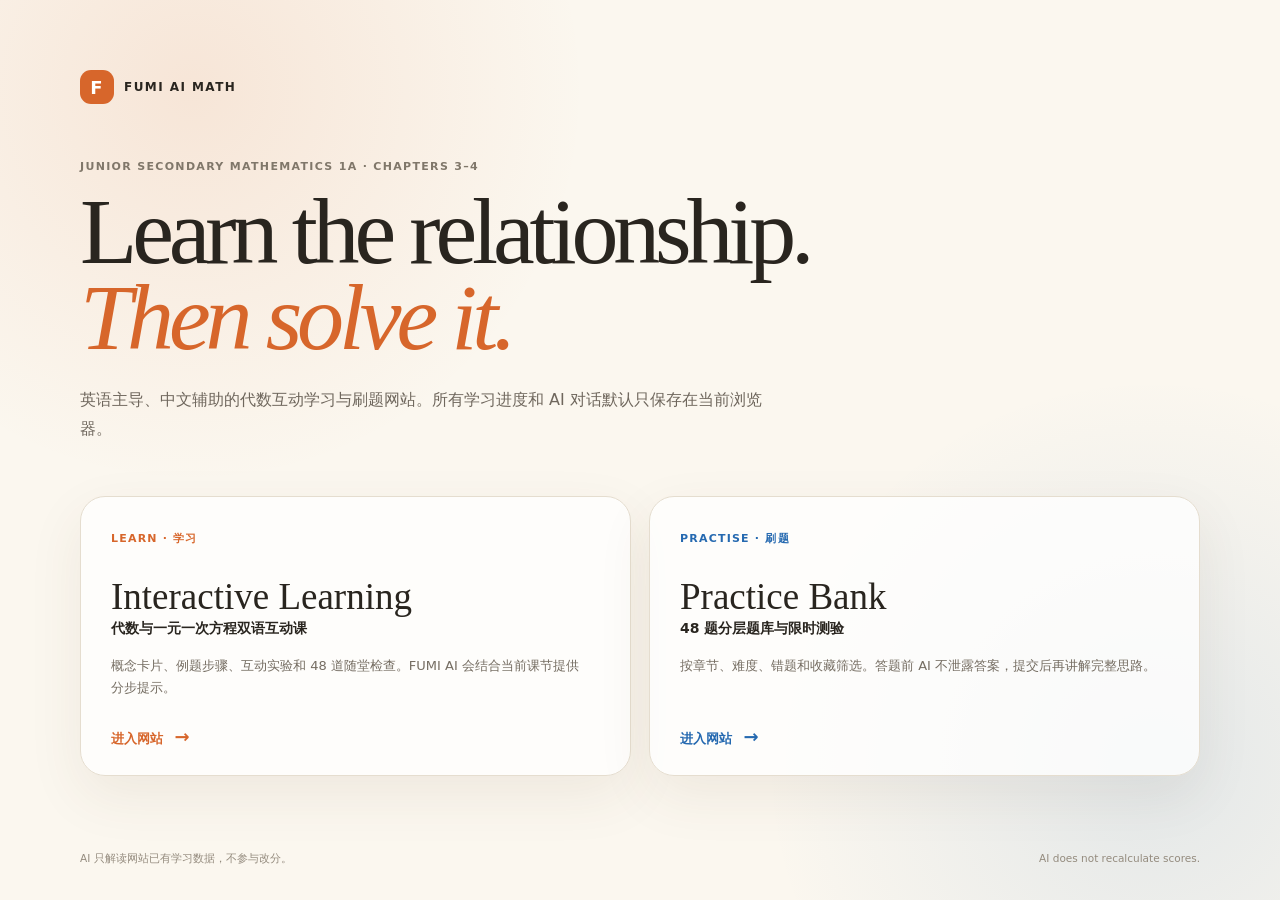
==== index.html @ 80052787 "feat: add FUMI AI algebra learning and practice site" ====
<!doctype html><html lang="zh-CN"><head><meta charset="utf-8"><meta name="viewport" content="width=device-width,initial-scale=1"><meta name="theme-color" content="#fbf7ef"><title>FUMI AI Algebra Learning</title><style>
:root{--ink:#29251f;--paper:#fbf7ef;--orange:#d7662b;--blue:#2569b0;--line:#e5ddcf}*{box-sizing:border-box}body{margin:0;min-height:100vh;background:var(--paper);color:var(--ink);font-family:Inter,"Noto Sans SC",system-ui,sans-serif;background-image:radial-gradient(circle at 15% 10%,rgba(215,102,43,.12),transparent 29%),radial-gradient(circle at 90% 85%,rgba(37,105,176,.11),transparent 28%)}main{width:min(1120px,calc(100% - 36px));min-height:100vh;margin:auto;padding:70px 0 34px;display:flex;flex-direction:column}.brand{display:flex;align-items:center;gap:10px;font-size:12px;font-weight:900;letter-spacing:.12em}.brand span{display:grid;place-items:center;width:34px;height:34px;border-radius:11px;background:var(--orange);color:#fff;font-size:18px}.kicker{margin:56px 0 15px;color:#80776a;font-size:11px;font-weight:900;letter-spacing:.12em}h1{font:400 clamp(48px,8vw,94px)/.92 Georgia,serif;letter-spacing:-.055em;margin:0}h1 em{color:var(--orange)}.lead{max-width:690px;margin:25px 0 0;color:#6f675d;font-size:16px;line-height:1.8}.grid{display:grid;grid-template-columns:1fr 1fr;gap:18px;margin-top:52px}.card{position:relative;min-height:280px;padding:30px;border:1px solid var(--line);border-radius:25px;background:rgba(255,255,255,.78);box-shadow:0 20px 55px rgba(83,59,34,.08);text-decoration:none;color:inherit;overflow:hidden;transition:.18s}.card:hover{transform:translateY(-4px);border-color:var(--card)}.learn{--card:var(--orange)}.practice{--card:var(--blue)}.eyebrow,.action{color:var(--card);font-size:11px;font-weight:900;letter-spacing:.11em}.card h2{margin:32px 0 5px;font:37px/1 Georgia,serif}.card h3{margin:0;font-size:14px}.card p{margin:17px 0 28px;max-width:480px;color:#756d62;line-height:1.7;font-size:13px}.action{position:absolute;left:30px;bottom:27px;letter-spacing:0;font-size:13px}.action b{margin-left:7px;font-size:18px}footer{display:flex;justify-content:space-between;gap:20px;margin-top:auto;padding-top:42px;color:#948b7e;font-size:10.5px}@media(max-width:720px){main{padding-top:38px}.kicker{margin-top:40px}.grid{grid-template-columns:1fr}.card{min-height:260px}footer{display:grid}h1{font-size:56px}}
</style></head><body><main><header><div class="brand"><span>F</span> FUMI AI MATH</div><p class="kicker">JUNIOR SECONDARY MATHEMATICS 1A · CHAPTERS 3–4</p><h1>Learn the relationship.<br><em>Then solve it.</em></h1><p class="lead">英语主导、中文辅助的代数互动学习与刷题网站。所有学习进度和 AI 对话默认只保存在当前浏览器。</p></header><section class="grid"><a class="card learn" href="Algebra_Linear_Equations_Interactive_Learning.html"><span class="eyebrow">LEARN · 学习</span><h2>Interactive Learning</h2><h3>代数与一元一次方程双语互动课</h3><p>概念卡片、例题步骤、互动实验和 48 道随堂检查。FUMI AI 会结合当前课节提供分步提示。</p><span class="action">进入网站 <b>→</b></span></a><a class="card practice" href="Algebra_Linear_Equations_Practice_Bank.html"><span class="eyebrow">PRACTISE · 刷题</span><h2>Practice Bank</h2><h3>48 题分层题库与限时测验</h3><p>按章节、难度、错题和收藏筛选。答题前 AI 不泄露答案，提交后再讲解完整思路。</p><span class="action">进入网站 <b>→</b></span></a></section><footer><span>AI 只解读网站已有学习数据，不参与改分。</span><span>AI does not recalculate scores.</span></footer></main></body></html>
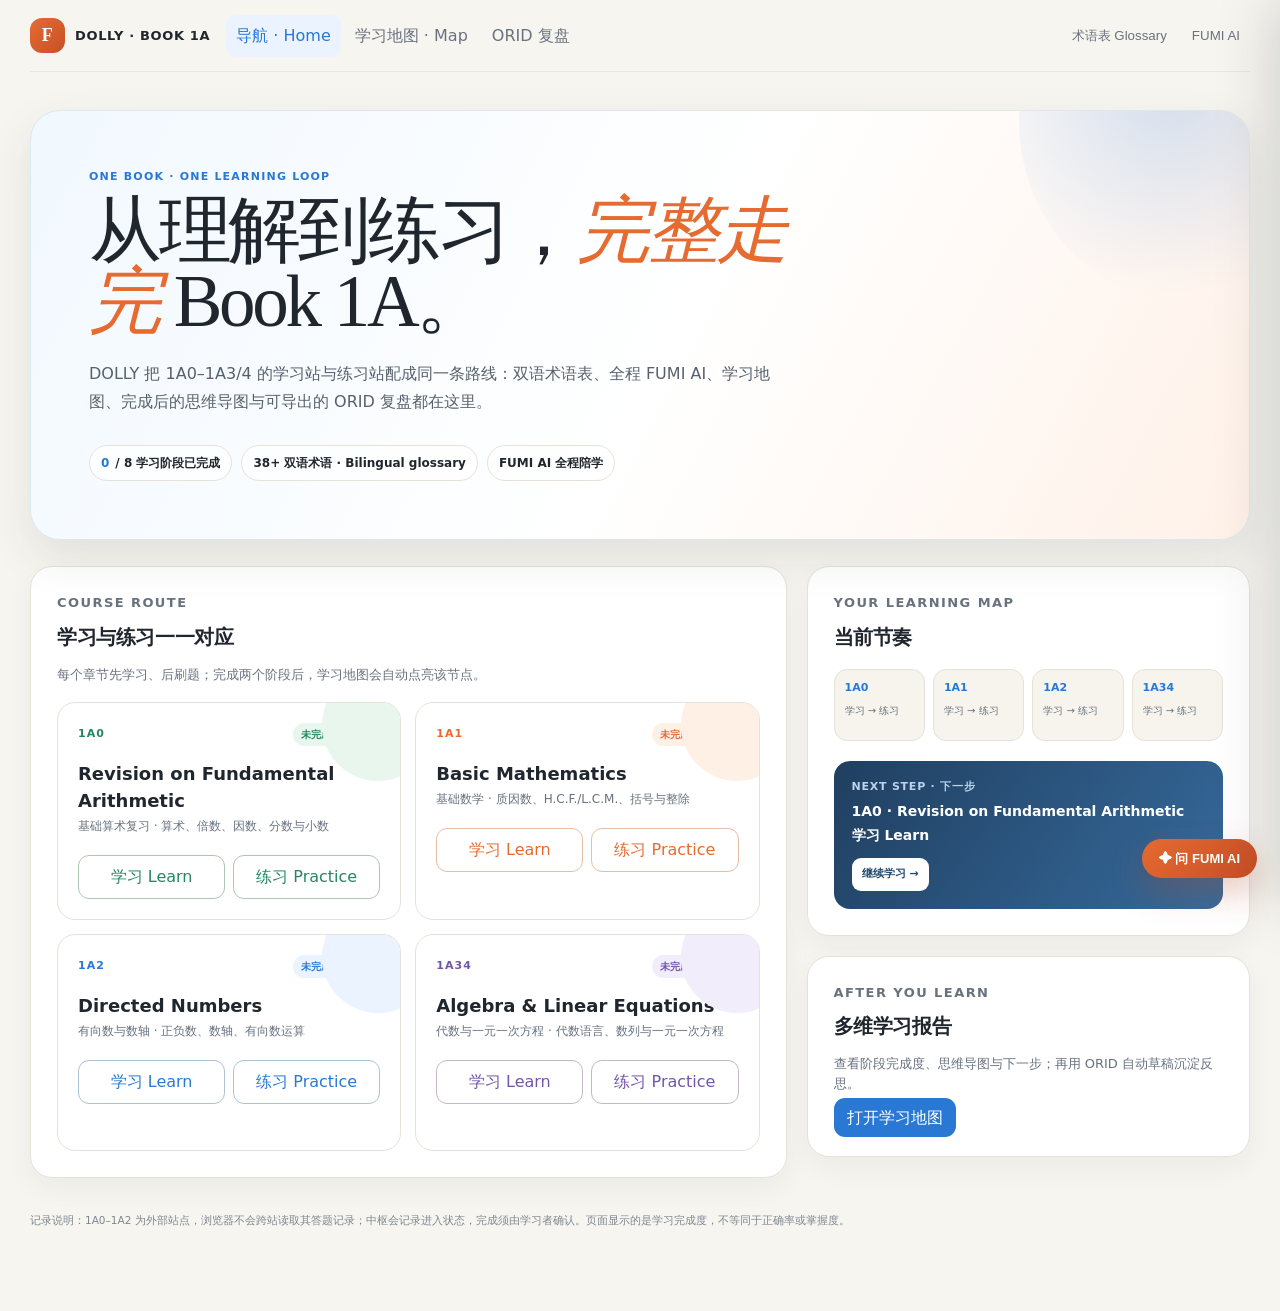
==== commit 57f5b8f6: "Add Book 1A learning hub and bilingual glossary" ====
--- a/index.html
+++ b/index.html
@@ -1,3 +1,45 @@
-<!doctype html><html lang="zh-CN"><head><meta charset="utf-8"><meta name="viewport" content="width=device-width,initial-scale=1"><meta name="theme-color" content="#fbf7ef"><title>FUMI AI Algebra Learning</title><style>
-:root{--ink:#29251f;--paper:#fbf7ef;--orange:#d7662b;--blue:#2569b0;--line:#e5ddcf}*{box-sizing:border-box}body{margin:0;min-height:100vh;background:var(--paper);color:var(--ink);font-family:Inter,"Noto Sans SC",system-ui,sans-serif;background-image:radial-gradient(circle at 15% 10%,rgba(215,102,43,.12),transparent 29%),radial-gradient(circle at 90% 85%,rgba(37,105,176,.11),transparent 28%)}main{width:min(1120px,calc(100% - 36px));min-height:100vh;margin:auto;padding:70px 0 34px;display:flex;flex-direction:column}.brand{display:flex;align-items:center;gap:10px;font-size:12px;font-weight:900;letter-spacing:.12em}.brand span{display:grid;place-items:center;width:34px;height:34px;border-radius:11px;background:var(--orange);color:#fff;font-size:18px}.kicker{margin:56px 0 15px;color:#80776a;font-size:11px;font-weight:900;letter-spacing:.12em}h1{font:400 clamp(48px,8vw,94px)/.92 Georgia,serif;letter-spacing:-.055em;margin:0}h1 em{color:var(--orange)}.lead{max-width:690px;margin:25px 0 0;color:#6f675d;font-size:16px;line-height:1.8}.grid{display:grid;grid-template-columns:1fr 1fr;gap:18px;margin-top:52px}.card{position:relative;min-height:280px;padding:30px;border:1px solid var(--line);border-radius:25px;background:rgba(255,255,255,.78);box-shadow:0 20px 55px rgba(83,59,34,.08);text-decoration:none;color:inherit;overflow:hidden;transition:.18s}.card:hover{transform:translateY(-4px);border-color:var(--card)}.learn{--card:var(--orange)}.practice{--card:var(--blue)}.eyebrow,.action{color:var(--card);font-size:11px;font-weight:900;letter-spacing:.11em}.card h2{margin:32px 0 5px;font:37px/1 Georgia,serif}.card h3{margin:0;font-size:14px}.card p{margin:17px 0 28px;max-width:480px;color:#756d62;line-height:1.7;font-size:13px}.action{position:absolute;left:30px;bottom:27px;letter-spacing:0;font-size:13px}.action b{margin-left:7px;font-size:18px}footer{display:flex;justify-content:space-between;gap:20px;margin-top:auto;padding-top:42px;color:#948b7e;font-size:10.5px}@media(max-width:720px){main{padding-top:38px}.kicker{margin-top:40px}.grid{grid-template-columns:1fr}.card{min-height:260px}footer{display:grid}h1{font-size:56px}}
-</style></head><body><main><header><div class="brand"><span>F</span> FUMI AI MATH</div><p class="kicker">JUNIOR SECONDARY MATHEMATICS 1A · CHAPTERS 3–4</p><h1>Learn the relationship.<br><em>Then solve it.</em></h1><p class="lead">英语主导、中文辅助的代数互动学习与刷题网站。所有学习进度和 AI 对话默认只保存在当前浏览器。</p></header><section class="grid"><a class="card learn" href="Algebra_Linear_Equations_Interactive_Learning.html"><span class="eyebrow">LEARN · 学习</span><h2>Interactive Learning</h2><h3>代数与一元一次方程双语互动课</h3><p>概念卡片、例题步骤、互动实验和 48 道随堂检查。FUMI AI 会结合当前课节提供分步提示。</p><span class="action">进入网站 <b>→</b></span></a><a class="card practice" href="Algebra_Linear_Equations_Practice_Bank.html"><span class="eyebrow">PRACTISE · 刷题</span><h2>Practice Bank</h2><h3>48 题分层题库与限时测验</h3><p>按章节、难度、错题和收藏筛选。答题前 AI 不泄露答案，提交后再讲解完整思路。</p><span class="action">进入网站 <b>→</b></span></a></section><footer><span>AI 只解读网站已有学习数据，不参与改分。</span><span>AI does not recalculate scores.</span></footer></main></body></html>
+<!doctype html>
+<html lang="zh-CN">
+<head>
+  <meta charset="utf-8">
+  <meta name="viewport" content="width=device-width,initial-scale=1">
+  <title>DOLLY · Book 1A Learning Hub</title>
+  <link rel="stylesheet" href="assets/hub.css">
+</head>
+<body>
+  <div data-hub-header></div>
+  <main class="hub-shell hub-main">
+    <section class="hub-hero">
+      <p class="eyebrow">ONE BOOK · ONE LEARNING LOOP</p>
+      <h1>从理解到练习，<em>完整走完</em> Book 1A。</h1>
+      <p class="hub-lead">DOLLY 把 1A0–1A3/4 的学习站与练习站配成同一条路线：双语术语表、全程 FUMI AI、学习地图、完成后的思维导图与可导出的 ORID 复盘都在这里。</p>
+      <div class="hero-pills"><span class="pill"><b id="hero-done">0</b> / 8 学习阶段已完成</span><span class="pill">38+ 双语术语 · Bilingual glossary</span><span class="pill">FUMI AI 全程陪学</span></div>
+    </section>
+    <section class="dashboard-grid">
+      <article class="section-card pad">
+        <p class="eyebrow">COURSE ROUTE</p><h2>学习与练习一一对应</h2><p>每个章节先学习、后刷题；完成两个阶段后，学习地图会自动点亮该节点。</p>
+        <div class="course-grid" id="course-grid"></div>
+      </article>
+      <aside>
+        <article class="section-card pad"><p class="eyebrow">YOUR LEARNING MAP</p><h2>当前节奏</h2><div class="map-mini" id="map-mini"></div><div class="next-card" id="next-card"></div></article>
+        <article class="section-card pad" style="margin-top:20px"><p class="eyebrow">AFTER YOU LEARN</p><h2>多维学习报告</h2><p>查看阶段完成度、思维导图与下一步；再用 ORID 自动草稿沉淀反思。</p><a class="button" href="report.html">打开学习地图</a></article>
+      </aside>
+    </section>
+    <p class="footer-note">记录说明：1A0–1A2 为外部站点，浏览器不会跨站读取其答题记录；中枢会记录进入状态，完成须由学习者确认。页面显示的是学习完成度，不等同于正确率或掌握度。</p>
+  </main>
+  <script src="assets/hub.js"></script>
+  <script>
+  addEventListener('DOMContentLoaded',()=>{
+    DollyHub.mountCommon('home');
+    const p=DollyHub.progress(); document.querySelector('#hero-done').textContent=p.done;
+    const label=s=>s.status==='done'?'已完成':'未完成';
+    document.querySelector('#course-grid').innerHTML=Object.values(DollyHub.UNITS).map(u=>{
+      const learning=DollyHub.stage(u.id,'learning'),practice=DollyHub.stage(u.id,'practice');
+      return `<article class="course-card" data-unit="${u.id}"><div class="course-top"><span class="unit-code">${u.id}</span><span class="unit-state">${label(learning)} · ${label(practice)}</span></div><h3>${u.en}</h3><p class="zh">${u.zh} · ${u.short}</p><div class="course-actions"><a class="launch-btn" href="${DollyHub.target(u.id,'learning')}">学习 Learn</a><a class="launch-btn" href="${DollyHub.target(u.id,'practice')}">练习 Practice</a></div></article>`;
+    }).join('');
+    document.querySelector('#map-mini').innerHTML=Object.values(DollyHub.UNITS).map(u=>{const done=DollyHub.stageDone(u.id,'learning')&&DollyHub.stageDone(u.id,'practice');return `<div class="${done?'done':''}"><b>${u.id}</b><span>${done?'✓ 学习闭环':'学习 → 练习'}</span></div>`}).join('');
+    const next=DollyHub.nextStage(); document.querySelector('#next-card').innerHTML=next?`<p>NEXT STEP · 下一步</p><b>${DollyHub.unitName(next.unit)}<br>${next.kind==='learning'?'学习 Learn':'练习 Practice'}</b><br><a href="${DollyHub.target(next.unit,next.kind)}">继续学习 →</a>`:`<p>ALL DONE · 已完成</p><b>8 个阶段都已标记完成。现在生成你的学习报告。</b><br><a href="report.html">查看报告 →</a>`;
+  });
+  </script>
+</body>
+</html>
--- a/assets/hub.css
+++ b/assets/hub.css
@@ -0,0 +1 @@
+:root{--ink:#20262e;--muted:#68727f;--paper:#f7f5ef;--card:#fff;--line:#e6e2d8;--navy:#1f4668;--blue:#2878d4;--blue-soft:#eaf3ff;--orange:#e56b31;--orange-soft:#fff0e6;--green:#25875e;--green-soft:#e8f6ee;--purple:#7155a8;--purple-soft:#f1edfb;--shadow:0 18px 45px rgba(28,45,62,.1);--radius:22px}*{box-sizing:border-box}html{scroll-behavior:smooth}body.hub-body{margin:0;background:var(--paper);color:var(--ink);font-family:Inter,"Noto Sans SC","PingFang SC",system-ui,sans-serif;line-height:1.5}.hub-shell{width:min(1220px,calc(100% - 32px));margin:auto}.hub-top{position:sticky;top:0;z-index:50;display:flex;align-items:center;gap:16px;min-height:72px;background:color-mix(in srgb,var(--paper) 90%,transparent);backdrop-filter:blur(14px);border-bottom:1px solid rgba(230,226,216,.75)}.hub-brand{display:flex;align-items:center;gap:10px;color:var(--ink);text-decoration:none;font-weight:900;font-size:13px;letter-spacing:.05em;white-space:nowrap}.hub-brand i{display:grid;place-items:center;width:35px;height:35px;border-radius:12px;background:linear-gradient(135deg,var(--orange),#c85028);color:#fff;font:800 18px Georgia,serif}.hub-nav{display:flex;gap:4px;flex:1}.hub-nav a,.hub-action{border:0;background:transparent;color:var(--muted);padding:9px 10px;border-radius:10px;font:750 12px/1 inherit;text-decoration:none;cursor:pointer;white-space:nowrap}.hub-nav a:hover,.hub-nav a.active,.hub-action:hover{background:var(--blue-soft);color:var(--blue)}.hub-top-actions{display:flex;align-items:center;gap:5px}.hub-main{padding:38px 0 72px}.eyebrow{margin:0 0 9px;color:var(--blue);font-size:11px;font-weight:900;letter-spacing:.11em}.hub-hero{position:relative;overflow:hidden;padding:58px;border:1px solid #dce7ee;border-radius:30px;background:linear-gradient(118deg,#f1f8ff,#fff 53%,#fff1e8);box-shadow:var(--shadow)}.hub-hero:after{content:"";position:absolute;width:380px;height:380px;right:-150px;top:-180px;border-radius:50%;background:radial-gradient(circle at 40% 40%,rgba(40,120,212,.2),transparent 66%)}.hub-hero h1{position:relative;max-width:750px;margin:0;font:500 clamp(40px,6vw,73px)/.98 Georgia,"Noto Serif SC",serif;letter-spacing:-.045em}.hub-hero h1 em{color:var(--orange);font-style:italic}.hub-lead{position:relative;max-width:710px;margin:22px 0 0;color:#56616d;font-size:16px;line-height:1.8}.hero-pills{position:relative;display:flex;flex-wrap:wrap;gap:9px;margin-top:28px}.pill{display:inline-flex;align-items:center;gap:6px;padding:8px 11px;border:1px solid var(--line);border-radius:999px;background:rgba(255,255,255,.72);font-size:12px;font-weight:750}.pill b{color:var(--blue)}.dashboard-grid{display:grid;grid-template-columns:1.45fr .85fr;gap:20px;margin-top:26px}.section-card{border:1px solid var(--line);border-radius:var(--radius);background:var(--card);box-shadow:0 10px 28px rgba(39,46,55,.05)}.section-card.pad{padding:26px}.section-card h2{margin:0;font-size:20px;letter-spacing:-.02em}.section-card p{color:var(--muted);font-size:13px}.course-grid{display:grid;grid-template-columns:repeat(2,minmax(0,1fr));gap:14px;margin-top:18px}.course-card{position:relative;overflow:hidden;min-height:217px;padding:20px;border:1px solid var(--line);border-radius:18px;background:#fff}.course-card:after{content:"";position:absolute;right:-34px;top:-34px;width:112px;height:112px;border-radius:50%;background:var(--tone-soft)}.course-card[data-unit="1A0"]{--tone:#25875e;--tone-soft:#e8f6ee}.course-card[data-unit="1A1"]{--tone:#e56b31;--tone-soft:#fff0e6}.course-card[data-unit="1A2"]{--tone:#2878d4;--tone-soft:#eaf3ff}.course-card[data-unit="1A34"]{--tone:#7155a8;--tone-soft:#f1edfb}.course-top{position:relative;display:flex;align-items:center;justify-content:space-between;gap:8px}.unit-code{color:var(--tone);font-size:11px;font-weight:900;letter-spacing:.1em}.unit-state{padding:4px 8px;border-radius:999px;background:var(--tone-soft);color:var(--tone);font-size:10px;font-weight:850}.course-card h3{position:relative;margin:14px 0 3px;font-size:18px}.course-card .zh{position:relative;margin:0;color:var(--muted);font-size:12px}.course-actions{position:relative;display:grid;grid-template-columns:1fr 1fr;gap:8px;margin-top:20px}.launch-btn{border:1px solid color-mix(in srgb,var(--tone) 30%,var(--line));border-radius:11px;background:#fff;color:var(--tone);padding:9px;font:850 11px/1 inherit;text-align:center;text-decoration:none}.launch-btn:hover{background:var(--tone);color:#fff}.stage-list{display:grid;gap:12px;margin-top:17px}.stage-row{display:grid;grid-template-columns:34px 1fr auto;gap:11px;align-items:center;padding:10px 0;border-bottom:1px solid var(--line)}.stage-row:last-child{border-bottom:0}.stage-dot{display:grid;place-items:center;width:31px;height:31px;border-radius:10px;background:#f1efe8;color:#83909d;font-size:12px;font-weight:850}.stage-dot.done{background:var(--green-soft);color:var(--green)}.stage-row b{font-size:13px}.stage-row span{display:block;color:var(--muted);font-size:11px}.stage-state{font-size:10px;font-weight:800;color:var(--muted)}.stage-state.done{color:var(--green)}.next-card{margin-top:20px;padding:18px;border-radius:16px;background:linear-gradient(125deg,#203f60,#366a9c);color:#fff}.next-card p{margin:0 0 4px;color:#bcd4eb;font-size:11px;font-weight:800;letter-spacing:.07em}.next-card b{font-size:14px}.next-card a{display:inline-block;margin-top:11px;border-radius:9px;background:#fff;color:#234b70;padding:8px 10px;font-size:11px;font-weight:900;text-decoration:none}.map-mini{display:grid;grid-template-columns:repeat(4,1fr);gap:8px;margin-top:17px}.map-mini div{min-height:72px;padding:10px;border-radius:13px;background:#f6f4ed;border:1px solid var(--line)}.map-mini b{display:block;color:var(--blue);font-size:11px}.map-mini span{display:block;margin-top:7px;color:var(--muted);font-size:10px}.map-mini .done{background:var(--green-soft);border-color:#c6ead6}.footer-note{padding:24px 0 0;color:#7d8791;font-size:10.5px}.workspace-head{display:flex;align-items:flex-end;justify-content:space-between;gap:20px;margin-bottom:18px}.workspace-head h1{margin:0;font:500 clamp(30px,4vw,48px)/1.06 Georgia,"Noto Serif SC",serif}.workspace-head p{margin:8px 0 0;color:var(--muted);font-size:13px}.workspace-actions{display:flex;gap:8px;flex-wrap:wrap}.button{border:0;border-radius:11px;padding:10px 13px;background:var(--blue);color:#fff;font:850 12px/1 inherit;text-decoration:none;cursor:pointer}.button.secondary{border:1px solid var(--line);background:#fff;color:var(--ink)}.button.orange{background:var(--orange)}.study-layout{display:grid;grid-template-columns:minmax(0,1fr) 275px;gap:18px}.embed-card{min-height:calc(100vh - 180px);overflow:hidden;border:1px solid var(--line);border-radius:20px;background:#fff;box-shadow:var(--shadow)}.embed-card iframe{display:block;width:100%;height:calc(100vh - 180px);min-height:720px;border:0}.study-side{display:grid;align-content:start;gap:13px}.study-side .section-card{padding:17px}.study-side h2{font-size:16px}.notice{border-left:3px solid var(--orange);padding:10px 11px;background:var(--orange-soft);border-radius:0 10px 10px 0;color:#8b4b2c;font-size:11px;line-height:1.55}.status-button{width:100%;margin-top:10px;background:var(--green)}.status-button.done{background:#e8f6ee;color:var(--green);border:1px solid #c6ead6}.map-layout{display:grid;grid-template-columns:1.2fr .8fr;gap:20px}.mindmap{position:relative;min-height:465px;overflow:hidden;border:1px solid var(--line);border-radius:23px;background:radial-gradient(circle at 50% 48%,#fff,#f3f8fb)}.mindmap svg{position:absolute;inset:0;width:100%;height:100%;pointer-events:none}.mind-node{position:absolute;width:130px;padding:11px;border:1px solid var(--line);border-radius:15px;background:#fff;box-shadow:0 8px 20px rgba(31,70,104,.08);text-align:center}.mind-node b{display:block;font-size:13px}.mind-node span{display:block;margin-top:3px;color:var(--muted);font-size:10px}.mind-node.done{border-color:#b8e3cc;background:var(--green-soft)}.mind-center{left:50%;top:50%;transform:translate(-50%,-50%);width:174px;padding:18px;border-radius:20px;background:var(--navy);color:#fff;text-align:center;box-shadow:0 15px 32px rgba(31,70,104,.24)}.mind-center b{display:block;font-size:15px}.mind-center span{display:block;margin-top:4px;color:#bcd4eb;font-size:10px}.m0{left:7%;top:14%}.m1{right:7%;top:14%}.m2{left:7%;bottom:14%}.m34{right:7%;bottom:14%}.metric-grid{display:grid;grid-template-columns:repeat(2,1fr);gap:11px}.metric{padding:16px;border:1px solid var(--line);border-radius:15px;background:#fff}.metric b{display:block;color:var(--blue);font-size:27px;line-height:1}.metric span{display:block;margin-top:7px;color:var(--muted);font-size:11px}.report-note{margin-top:15px;padding:13px;border-radius:13px;background:var(--blue-soft);color:#315d88;font-size:12px;line-height:1.65}.report-note b{color:#1f4668}.ai-report{margin-top:14px;padding:14px;border-radius:15px;background:#f7f4ff;border:1px solid #e0d8f5;color:#55487b;font-size:12px;line-height:1.65}.orid-grid{display:grid;grid-template-columns:repeat(2,minmax(0,1fr));gap:15px}.orid-card{padding:19px;border:1px solid var(--line);border-radius:18px;background:#fff}.orid-card.o{border-top:4px solid var(--blue)}.orid-card.r{border-top:4px solid var(--orange)}.orid-card.i{border-top:4px solid var(--purple)}.orid-card.d{border-top:4px solid var(--green)}.orid-card h2{margin:0;font-size:17px}.orid-card h2 small{color:var(--muted);font-size:10px;letter-spacing:.05em}.orid-card p{margin:7px 0 12px;color:var(--muted);font-size:11px}.orid-card textarea{width:100%;min-height:158px;resize:vertical;border:1px solid var(--line);border-radius:11px;background:#fbfaf6;color:var(--ink);padding:11px;font:13px/1.65 Inter,"Noto Sans SC",sans-serif}.orid-card textarea:focus{outline:2px solid #bedcff;border-color:var(--blue)}.orid-tips{margin-top:18px;padding:16px;border-radius:15px;background:var(--green-soft);color:#2f6e50;font-size:12px}.glossary-drawer{position:fixed;inset:0 0 0 auto;z-index:90;width:min(430px,100%);padding:18px;overflow:auto;background:#fff;box-shadow:-24px 0 60px rgba(22,35,49,.2);transform:translateX(105%);transition:transform .22s ease}.glossary-drawer.open{transform:none}.glossary-backdrop{position:fixed;inset:0;z-index:89;background:rgba(20,31,42,.36);opacity:0;visibility:hidden;transition:.18s}.glossary-backdrop.open{opacity:1;visibility:visible}.drawer-head{display:flex;align-items:center;justify-content:space-between;gap:12px}.drawer-head h2{margin:0;font-size:20px}.close-btn{border:0;border-radius:10px;background:#f3f1eb;width:34px;height:34px;font-size:17px;cursor:pointer}.glossary-search{width:100%;margin:17px 0 10px;border:1px solid var(--line);border-radius:11px;padding:10px 11px;font:13px inherit}.glossary-filter{display:flex;flex-wrap:wrap;gap:6px;margin-bottom:15px}.filter-btn{border:1px solid var(--line);border-radius:999px;background:#fff;padding:6px 9px;font:750 10px inherit;cursor:pointer}.filter-btn.active{border-color:var(--blue);background:var(--blue-soft);color:var(--blue)}.term-list{display:grid;gap:9px}.term{padding:13px;border:1px solid var(--line);border-radius:13px}.term h3{margin:0;font-size:14px}.term h3 span{color:var(--blue)}.term p{margin:5px 0 0;color:var(--muted);font-size:11.5px}.term small{display:block;margin-top:5px;color:#8e98a2;font-size:10.5px}.fumi-fab{position:fixed;right:23px;bottom:22px;z-index:80;border:0;border-radius:999px;padding:13px 17px;background:linear-gradient(135deg,var(--orange),#c64e26);color:#fff;font:850 13px/1 Inter,"Noto Sans SC",sans-serif;box-shadow:0 14px 32px rgba(182,71,31,.29);cursor:pointer}.fumi-panel{position:fixed;right:22px;bottom:79px;z-index:81;width:min(400px,calc(100% - 28px));height:min(610px,calc(100vh - 112px));display:flex;flex-direction:column;overflow:hidden;border:1px solid #d7e0e8;border-radius:20px;background:#fff;box-shadow:0 22px 60px rgba(26,44,62,.24);opacity:0;pointer-events:none;transform:translateY(12px);transition:.2s}.fumi-panel.open{opacity:1;pointer-events:auto;transform:none}.fumi-head{display:flex;align-items:center;gap:10px;padding:14px;border-bottom:1px solid var(--line);background:#f6fbff}.fumi-mark{display:grid;place-items:center;width:34px;height:34px;border-radius:11px;background:var(--orange);color:#fff;font:800 17px Georgia,serif}.fumi-head b{display:block;font-size:13px}.fumi-head span{display:block;margin-top:2px;color:var(--muted);font-size:10px}.fumi-head .close-btn{margin-left:auto}.fumi-context{padding:10px 14px;border-bottom:1px solid var(--line);background:#fff8f2;color:#805033;font-size:11px;line-height:1.5}.fumi-messages{flex:1;overflow:auto;padding:13px;display:flex;flex-direction:column;gap:9px}.fumi-msg{max-width:87%;padding:9px 10px;border-radius:12px;background:#f2f5f7;font-size:12px;white-space:pre-wrap}.fumi-msg.user{align-self:flex-end;background:var(--blue);color:#fff}.fumi-msg.system{max-width:100%;background:var(--green-soft);color:#266447}.fumi-quick{display:flex;gap:6px;overflow:auto;padding:0 12px 10px}.fumi-quick button{flex:none;border:1px solid var(--line);border-radius:999px;background:#fff;padding:6px 8px;color:var(--muted);font:750 10px inherit;cursor:pointer}.fumi-compose{display:grid;grid-template-columns:1fr auto;gap:7px;padding:11px;border-top:1px solid var(--line)}.fumi-compose textarea{min-height:42px;max-height:100px;resize:none;border:1px solid var(--line);border-radius:10px;padding:9px;font:12px inherit}.fumi-compose button{border:0;border-radius:10px;background:var(--blue);color:#fff;padding:10px;font:800 12px inherit;cursor:pointer}.fumi-compose button:disabled{opacity:.6}.fumi-settings{padding:0 11px 11px;font-size:10px;color:var(--muted)}.fumi-settings input{width:100%;margin-top:5px;border:1px solid var(--line);border-radius:8px;padding:7px;font-size:10px}.fumi-settings button{margin-top:5px;border:0;border-radius:7px;background:#eef2f5;padding:6px 8px;font:800 10px inherit;cursor:pointer}.bridge-bar{position:fixed;left:50%;top:12px;z-index:95;transform:translateX(-50%);display:flex;align-items:center;gap:7px;padding:7px 8px 7px 12px;border:1px solid #dbe7f1;border-radius:999px;background:rgba(255,255,255,.95);box-shadow:0 6px 20px rgba(24,47,70,.12);font:750 11px Inter,"Noto Sans SC",sans-serif}.bridge-bar a{color:var(--blue);text-decoration:none}.bridge-bar button{border:0;border-radius:999px;background:var(--blue-soft);color:var(--blue);padding:5px 7px;font:800 10px inherit;cursor:pointer}@media(max-width:900px){.dashboard-grid,.map-layout,.study-layout{grid-template-columns:1fr}.study-side{grid-template-columns:repeat(2,minmax(0,1fr))}.embed-card,.embed-card iframe{min-height:72vh;height:72vh}.hub-hero{padding:37px 27px}.hub-top{gap:8px}.hub-nav{overflow:auto}.hub-top-actions .hub-action:first-child{display:none}}@media(max-width:620px){.hub-shell{width:min(100% - 22px,1220px)}.hub-top{min-height:60px}.hub-brand{font-size:11px}.hub-brand i{width:30px;height:30px}.hub-nav a{font-size:10px;padding:7px}.hub-main{padding-top:22px}.hub-hero{padding:30px 21px;border-radius:23px}.hub-lead{font-size:13px}.dashboard-grid,.course-grid,.map-layout,.orid-grid,.study-side{grid-template-columns:1fr}.course-card{min-height:195px}.workspace-head{align-items:flex-start;flex-direction:column}.mindmap{min-height:400px}.mind-node{width:105px;padding:8px}.mind-node b{font-size:11px}.m0{left:4%;top:9%}.m1{right:4%;top:9%}.m2{left:4%;bottom:9%}.m34{right:4%;bottom:9%}.fumi-panel{right:0;bottom:0;width:100%;height:100dvh;max-height:none;border-radius:0}.fumi-fab{right:13px;bottom:13px}.study-side{display:grid}.bridge-bar{top:6px;font-size:10px}.map-mini{grid-template-columns:repeat(2,1fr)}}@media print{.hub-top,.fumi-fab,.fumi-panel,.glossary-drawer,.glossary-backdrop,.workspace-actions,.footer-note{display:none!important}.hub-main{padding:0}.section-card,.mindmap{box-shadow:none}.hub-shell{width:100%}}
